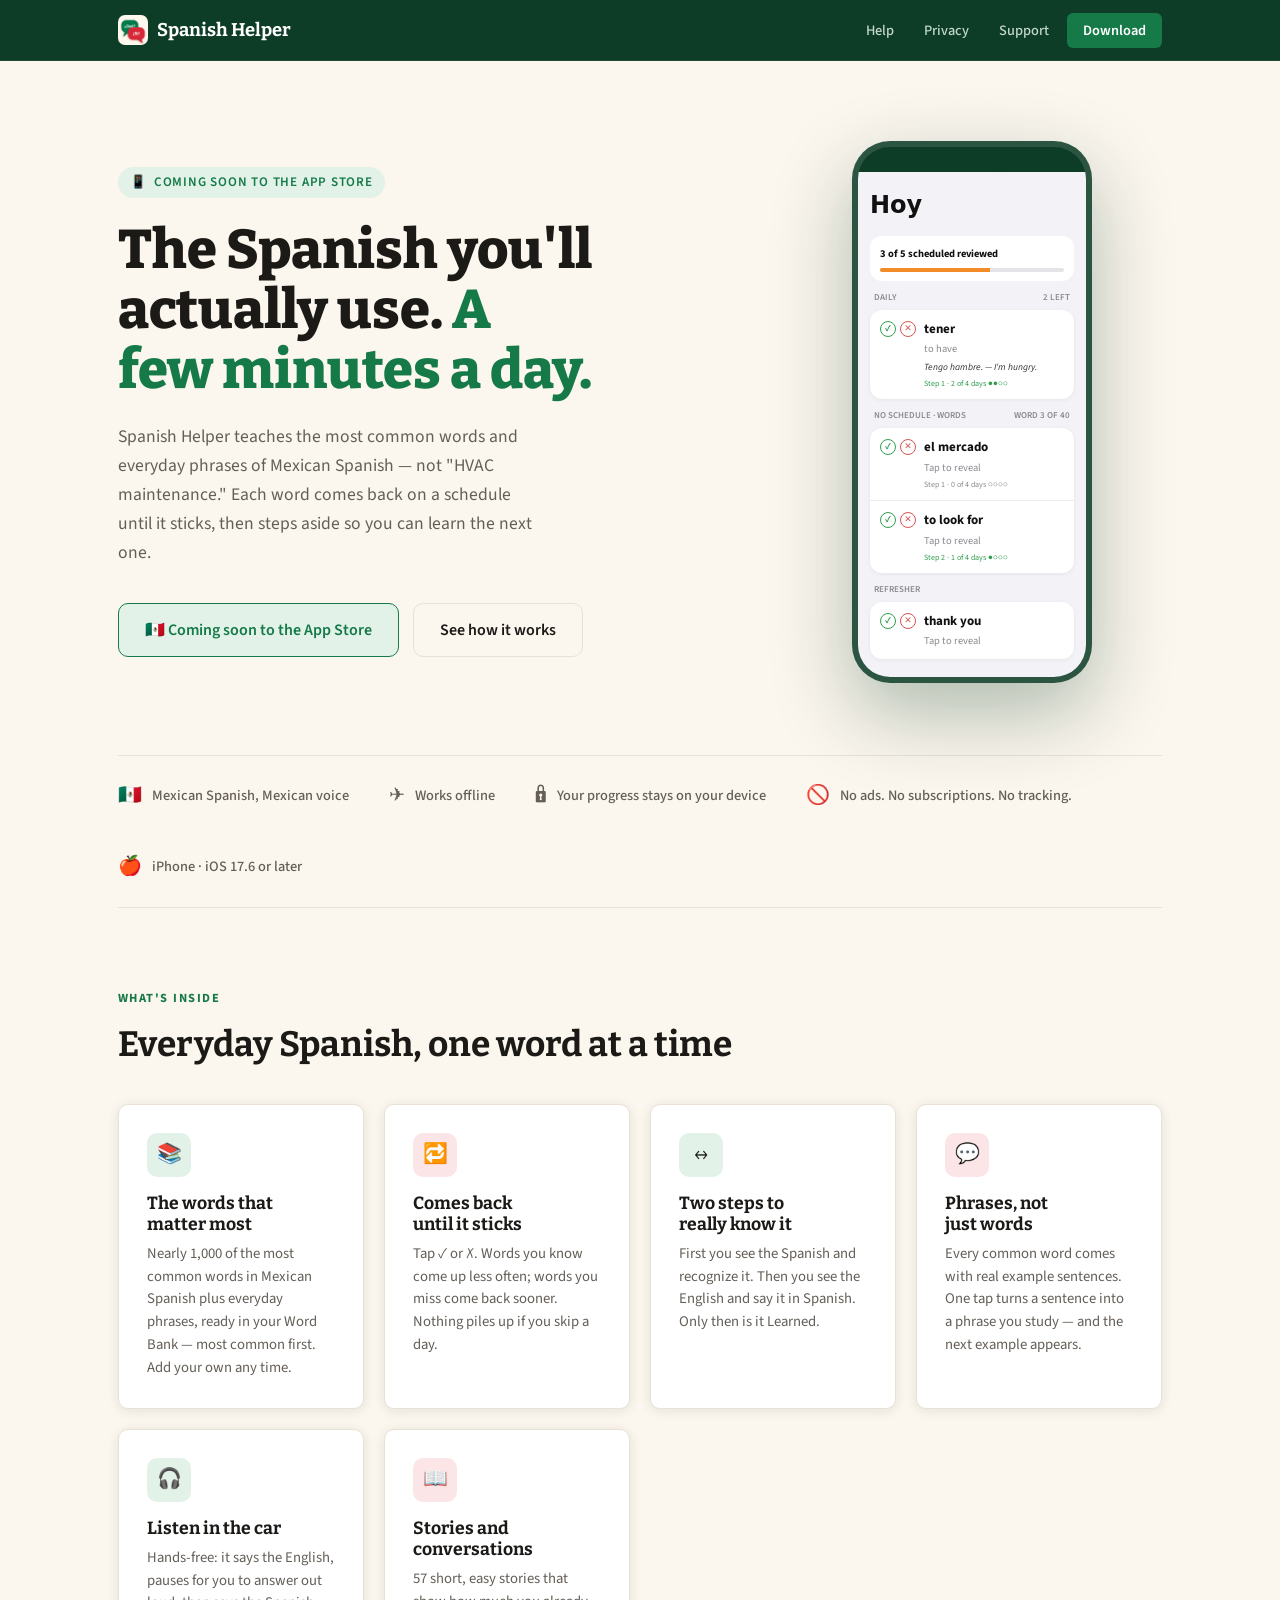
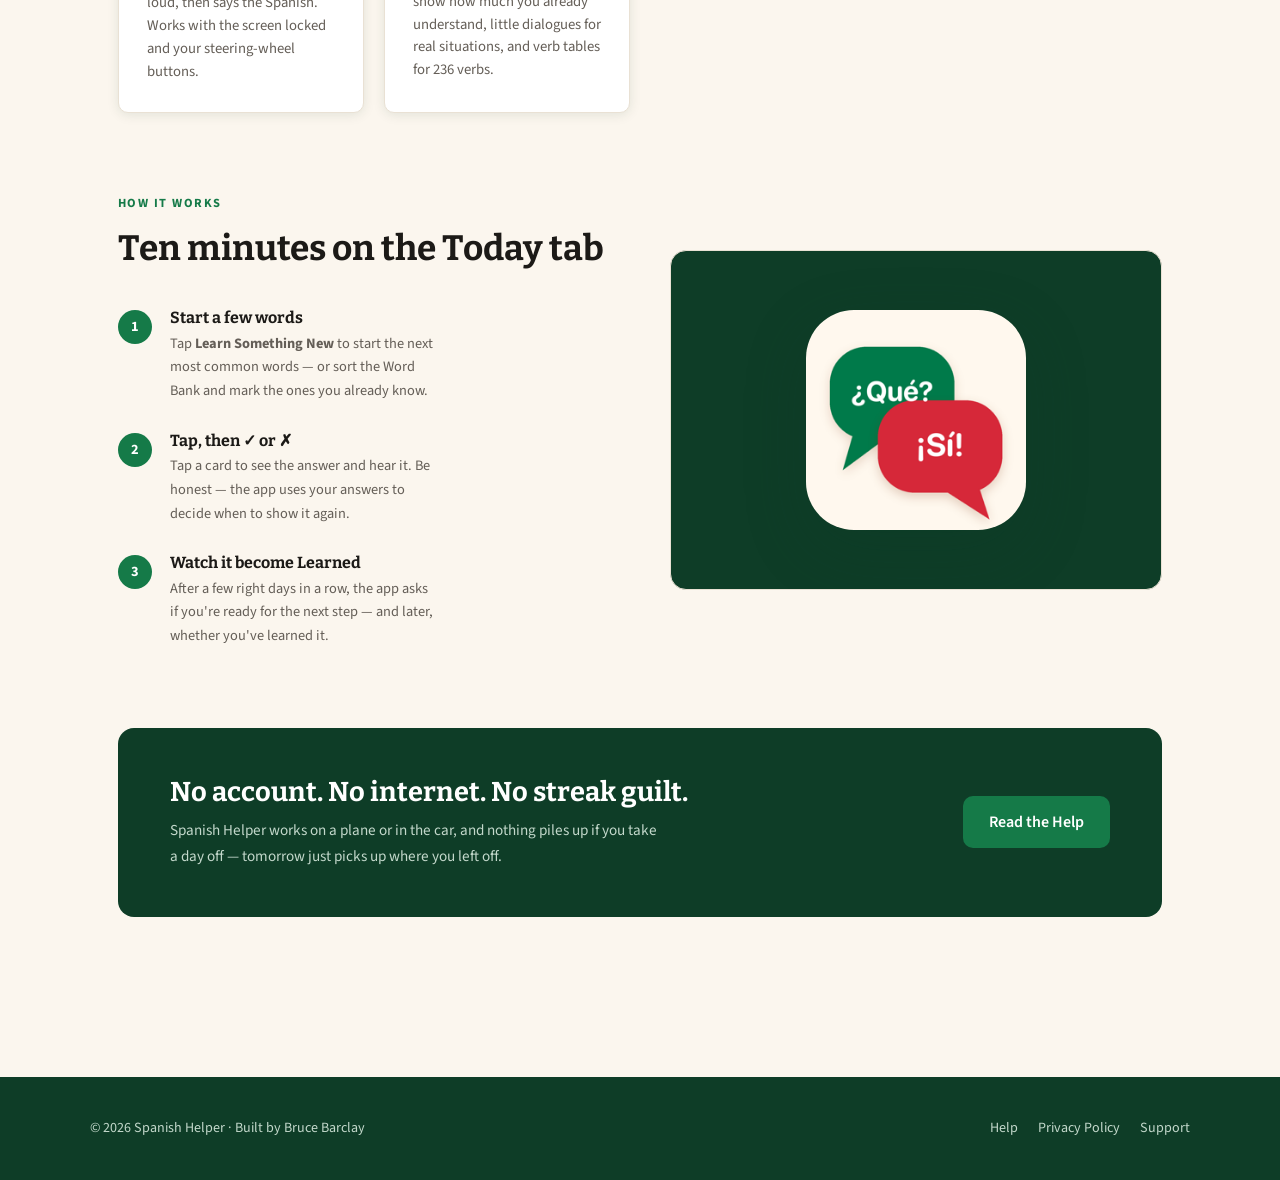
==== index.html @ 17eabb2a "Spanish Helper website: home, help, privacy, support Co-Authored-By: Claude Opus 5.5 <noreply@anthro" ====
<!DOCTYPE html>
<html lang="en">
<head>
<meta charset="UTF-8">
<meta name="viewport" content="width=device-width, initial-scale=1.0">
<title>Spanish Helper</title>
<meta name="description" content="Learn the most common words and everyday phrases of Mexican Spanish — a few minutes a day, on a schedule that brings each word back just before you forget it.">
<link rel="icon" type="image/png" href="images/favicon.png">
<link rel="apple-touch-icon" href="images/apple-touch-icon.png">
<link rel="stylesheet" href="style.css">
<style>
/* ── Hero ── */
.hero {
  display: grid;
  grid-template-columns: 1fr 380px;
  gap: 60px;
  align-items: center;
  padding: 80px 0 72px;
}

.hero-tag {
  display: inline-flex;
  align-items: center;
  gap: 7px;
  background: var(--ember-pale);
  color: var(--ember);
  font-size: .82rem;
  font-weight: 600;
  letter-spacing: .06em;
  text-transform: uppercase;
  padding: 5px 12px;
  border-radius: 20px;
  margin-bottom: 22px;
}

.hero h1 {
  font-size: clamp(2.2rem, 4.5vw, 3.4rem);
  font-weight: 800;
  line-height: 1.1;
  margin-bottom: 22px;
  color: var(--ink);
}

.hero h1 em {
  font-style: normal;
  color: var(--ember);
}

.hero-sub {
  font-size: 1.1rem;
  color: var(--ink-muted);
  max-width: 46ch;
  margin-bottom: 36px;
}

.hero-actions {
  display: flex;
  gap: 14px;
  flex-wrap: wrap;
  align-items: center;
}

.btn-soon {
  background: var(--ember-pale);
  color: var(--ember);
  border: 1.5px solid var(--ember);
  cursor: default;
}
.btn-soon:hover { transform: none; box-shadow: none; }

.hero-phone {
  position: relative;
  display: flex;
  justify-content: center;
}

.phone-frame {
  width: 240px;
  background: var(--nav-bg);
  border-radius: 38px;
  border: 6px solid rgba(255,255,255,.12);
  box-shadow: 0 30px 80px rgba(14,61,39,.32), 0 0 0 1px rgba(255,255,255,.04);
  position: relative;
  overflow: hidden;
  display: flex;
  flex-direction: column;
}

.phone-notch {
  width: 80px;
  height: 26px;
  background: var(--nav-bg);
  border-radius: 0 0 16px 16px;
  align-self: center;
  margin-top: -1px;
  flex-shrink: 0;
  position: relative;
  z-index: 2;
}

/* The mock screen is always light, like the app in light mode. */
.phone-screen {
  flex: 1;
  background: #F2F2F7;
  padding: 14px 12px 18px;
  overflow: hidden;
}

.mock-title {
  font-family: system-ui, sans-serif;
  font-size: 24px;
  font-weight: 800;
  color: #111;
  margin-bottom: 10px;
}

.mock-list {
  background: white;
  border-radius: 12px;
  box-shadow: 0 1px 4px rgba(0,0,0,.06);
  overflow: hidden;
}

.mock-row {
  display: flex;
  gap: 8px;
  padding: 9px 10px;
  border-bottom: 1px solid #ECECEF;
  align-items: flex-start;
}
.mock-row:last-child { border-bottom: none; }
.mock-btns { display: flex; gap: 4px; flex-shrink: 0; padding-top: 2px; }
.mock-btn {
  width: 16px; height: 16px;
  border-radius: 50%;
  border: 1.5px solid;
  font-size: 9px;
  line-height: 13px;
  text-align: center;
  font-weight: 700;
}
.mock-ok { color: #2E9E4F; border-color: #2E9E4F; }
.mock-no { color: #D9534F; border-color: #D9534F; }
.mock-body { flex: 1; min-width: 0; }
.mock-es { font-size: 13px; font-weight: 700; color: #111; }
.mock-en { font-size: 10.5px; color: #8A8A90; }
.mock-ex { font-size: 9.5px; color: #333; font-style: italic; margin-top: 2px; }
.mock-dots { font-size: 8px; color: #2E9E4F; margin-top: 2px; }
.mock-dots.zero { color: #8A8A90; }
.mock-section {
  font-size: 9px;
  font-weight: 600;
  color: #8A8A90;
  text-transform: uppercase;
  margin: 10px 4px 4px;
  display: flex;
  justify-content: space-between;
}
.mock-progress {
  background: white;
  border-radius: 12px;
  padding: 9px 10px;
  font-size: 10.5px;
  font-weight: 700;
  color: #111;
}
.mock-bar { height: 4px; border-radius: 2px; background: #E3E3E8; margin-top: 6px; overflow: hidden; }
.mock-bar span { display: block; height: 100%; width: 60%; background: #F28C28; }

/* ── Trust bar ── */
.trust-bar {
  border-top: 1px solid var(--border);
  border-bottom: 1px solid var(--border);
  padding: 24px 0;
  display: flex;
  gap: 40px;
  flex-wrap: wrap;
  align-items: center;
}
.trust-item {
  display: flex;
  align-items: center;
  gap: 10px;
  font-size: .9rem;
  color: var(--ink-muted);
  font-weight: 500;
}
.trust-icon { font-size: 1.2rem; }

/* ── Features ── */
.features { padding: 80px 0 0; }
.features-grid {
  display: grid;
  grid-template-columns: repeat(auto-fit, minmax(240px, 1fr));
  gap: 20px;
}
.feature-card {
  background: var(--surface);
  border: 1px solid var(--border);
  border-radius: var(--radius);
  padding: 28px;
  box-shadow: var(--shadow);
}
.feature-icon {
  width: 44px; height: 44px;
  border-radius: 10px;
  display: grid;
  place-items: center;
  font-size: 1.25rem;
  margin-bottom: 16px;
}
.icon-ember { background: var(--ember-pale); }
.icon-flame { background: var(--flame-light); }

.feature-card h3 {
  font-size: 1.1rem;
  margin-bottom: 8px;
}
.feature-card p {
  font-size: .92rem;
  color: var(--ink-muted);
  line-height: 1.55;
}

/* ── How it works ── */
.how {
  padding: 80px 0 0;
  display: grid;
  grid-template-columns: 1fr 1fr;
  gap: 60px;
  align-items: center;
}
.how-steps { display: flex; flex-direction: column; gap: 28px; }
.step {
  display: flex;
  gap: 18px;
  align-items: flex-start;
}
.step-num {
  width: 34px; height: 34px;
  border-radius: 50%;
  background: var(--ember);
  color: white;
  font-weight: 700;
  font-size: .9rem;
  display: grid;
  place-items: center;
  flex-shrink: 0;
  margin-top: 2px;
}
.step-body h4 { font-size: 1rem; margin-bottom: 4px; }
.step-body p  { font-size: .9rem; color: var(--ink-muted); max-width: 38ch; }

.how-visual {
  background: var(--char-deep);
  border-radius: 16px;
  height: 340px;
  display: grid;
  place-items: center;
  border: 1px solid var(--border);
  overflow: hidden;
}
.how-visual img {
  width: 220px;
  height: 220px;
  border-radius: 48px;
  box-shadow: 0 20px 60px rgba(14,61,39,.30);
}

/* ── iCloud band ── */
.icloud-band {
  margin-top: 80px;
  background: var(--char-deep);
  border-radius: 16px;
  padding: 48px 52px;
  display: flex;
  gap: 40px;
  align-items: center;
  justify-content: space-between;
  flex-wrap: wrap;
}
.icloud-band h2 {
  color: white;
  font-size: 1.7rem;
  margin-bottom: 10px;
}
.icloud-band p {
  color: #C3D8CB;
  font-size: .95rem;
}
.icloud-band .btn-primary { white-space: nowrap; }

/* ── Responsive ── */
@media (max-width: 760px) {
  .hero { grid-template-columns: 1fr; padding-top: 56px; }
  .hero-phone { display: none; }
  .how { grid-template-columns: 1fr; }
  .how-visual { display: none; }
  .icloud-band { padding: 32px 24px; }
}
</style>
</head>
<body>

<nav class="site-nav" aria-label="Site navigation">
  <div class="nav-inner">
    <a href="index.html" class="nav-logo">
      <img src="images/icon.png" alt="" class="nav-logo-icon">
      Spanish Helper
    </a>
    <ul class="nav-links">
      <li><a href="help.html">Help</a></li>
      <li><a href="privacy.html">Privacy</a></li>
      <li><a href="support.html">Support</a></li>
      <li><a href="#download" class="nav-cta">Download</a></li>
    </ul>
  </div>
</nav>

<main>
<div class="page-content">

  <!-- Hero -->
  <section class="hero">
    <div class="hero-copy">
      <div class="hero-tag">
        <span>📱</span> Coming soon to the App Store
      </div>
      <h1>The Spanish you'll actually use. <em>A few minutes a day.</em></h1>
      <p class="hero-sub">Spanish Helper teaches the most common words and everyday phrases of Mexican Spanish — not "HVAC maintenance." Each word comes back on a schedule until it sticks, then steps aside so you can learn the next one.</p>
      <div class="hero-actions" id="download">
        <!-- TODO at release: swap for the real App Store link, like PrayIt's
             <a href="https://apps.apple.com/us/app/spanish-helper/id…" class="btn btn-primary" target="_blank" rel="noopener">⬇ Download on the App Store</a> -->
        <span class="btn btn-soon" aria-label="Spanish Helper is coming soon to the App Store">🇲🇽 Coming soon to the App Store</span>
        <a href="help.html" class="btn btn-ghost">See how it works</a>
      </div>
    </div>

    <div class="hero-phone" aria-hidden="true">
      <div class="phone-frame">
        <div class="phone-notch"></div>
        <div class="phone-screen">
          <div class="mock-title">Hoy</div>
          <div class="mock-progress">3 of 5 scheduled reviewed<div class="mock-bar"><span></span></div></div>
          <div class="mock-section"><span>Daily</span><span>2 left</span></div>
          <div class="mock-list">
            <div class="mock-row">
              <div class="mock-btns"><span class="mock-btn mock-ok">✓</span><span class="mock-btn mock-no">✕</span></div>
              <div class="mock-body">
                <div class="mock-es">tener</div>
                <div class="mock-en">to have</div>
                <div class="mock-ex">Tengo hambre. — I'm hungry.</div>
                <div class="mock-dots">Step 1 · 2 of 4 days ●●○○</div>
              </div>
            </div>
          </div>
          <div class="mock-section"><span>No Schedule · Words</span><span>Word 3 of 40</span></div>
          <div class="mock-list">
            <div class="mock-row">
              <div class="mock-btns"><span class="mock-btn mock-ok">✓</span><span class="mock-btn mock-no">✕</span></div>
              <div class="mock-body">
                <div class="mock-es">el mercado</div>
                <div class="mock-en">Tap to reveal</div>
                <div class="mock-dots zero">Step 1 · 0 of 4 days ○○○○</div>
              </div>
            </div>
            <div class="mock-row">
              <div class="mock-btns"><span class="mock-btn mock-ok">✓</span><span class="mock-btn mock-no">✕</span></div>
              <div class="mock-body">
                <div class="mock-es">to look for</div>
                <div class="mock-en">Tap to reveal</div>
                <div class="mock-dots">Step 2 · 1 of 4 days ●○○○</div>
              </div>
            </div>
          </div>
          <div class="mock-section"><span>Refresher</span></div>
          <div class="mock-list">
            <div class="mock-row">
              <div class="mock-btns"><span class="mock-btn mock-ok">✓</span><span class="mock-btn mock-no">✕</span></div>
              <div class="mock-body">
                <div class="mock-es">thank you</div>
                <div class="mock-en">Tap to reveal</div>
              </div>
            </div>
          </div>
        </div>
      </div>
    </div>
  </section>

  <!-- Trust bar -->
  <div class="trust-bar">
    <div class="trust-item"><span class="trust-icon">🇲🇽</span> Mexican Spanish, Mexican voice</div>
    <div class="trust-item"><span class="trust-icon">✈️</span> Works offline</div>
    <div class="trust-item"><span class="trust-icon">🔒</span> Your progress stays on your device</div>
    <div class="trust-item"><span class="trust-icon">🚫</span> No ads. No subscriptions. No tracking.</div>
    <div class="trust-item"><span class="trust-icon">🍎</span> iPhone · iOS 17.6 or later</div>
  </div>

  <!-- Features -->
  <section class="features">
    <p class="eyebrow">What's inside</p>
    <h2 class="section-title">Everyday Spanish, one word at a time</h2>
    <div class="features-grid">
      <div class="feature-card">
        <div class="feature-icon icon-ember">📚</div>
        <h3>The words that matter most</h3>
        <p>Nearly 1,000 of the most common words in Mexican Spanish plus everyday phrases, ready in your Word Bank — most common first. Add your own any time.</p>
      </div>
      <div class="feature-card">
        <div class="feature-icon icon-flame">🔁</div>
        <h3>Comes back until it sticks</h3>
        <p>Tap ✓ or ✗. Words you know come up less often; words you miss come back sooner. Nothing piles up if you skip a day.</p>
      </div>
      <div class="feature-card">
        <div class="feature-icon icon-ember">↔️</div>
        <h3>Two steps to really know it</h3>
        <p>First you see the Spanish and recognize it. Then you see the English and say it in Spanish. Only then is it Learned.</p>
      </div>
      <div class="feature-card">
        <div class="feature-icon icon-flame">💬</div>
        <h3>Phrases, not just words</h3>
        <p>Every common word comes with real example sentences. One tap turns a sentence into a phrase you study — and the next example appears.</p>
      </div>
      <div class="feature-card">
        <div class="feature-icon icon-ember">🎧</div>
        <h3>Listen in the car</h3>
        <p>Hands-free: it says the English, pauses for you to answer out loud, then says the Spanish. Works with the screen locked and your steering-wheel buttons.</p>
      </div>
      <div class="feature-card">
        <div class="feature-icon icon-flame">📖</div>
        <h3>Stories and conversations</h3>
        <p>57 short, easy stories that show how much you already understand, little dialogues for real situations, and verb tables for 236 verbs.</p>
      </div>
    </div>
  </section>

  <!-- How it works -->
  <section class="how">
    <div>
      <p class="eyebrow">How it works</p>
      <h2 class="section-title">Ten minutes on the Today tab</h2>
      <div class="how-steps">
        <div class="step">
          <div class="step-num">1</div>
          <div class="step-body">
            <h4>Start a few words</h4>
            <p>Tap <strong>Learn Something New</strong> to start the next most common words — or sort the Word Bank and mark the ones you already know.</p>
          </div>
        </div>
        <div class="step">
          <div class="step-num">2</div>
          <div class="step-body">
            <h4>Tap, then ✓ or ✗</h4>
            <p>Tap a card to see the answer and hear it. Be honest — the app uses your answers to decide when to show it again.</p>
          </div>
        </div>
        <div class="step">
          <div class="step-num">3</div>
          <div class="step-body">
            <h4>Watch it become Learned</h4>
            <p>After a few right days in a row, the app asks if you're ready for the next step — and later, whether you've learned it.</p>
          </div>
        </div>
      </div>
    </div>
    <div class="how-visual" aria-hidden="true"><img src="images/icon.png" alt=""></div>
  </section>

  <!-- Band -->
  <div class="icloud-band">
    <div>
      <h2>No account. No internet. No streak guilt.</h2>
      <p>Spanish Helper works on a plane or in the car, and nothing piles up if you take a day off — tomorrow just picks up where you left off.</p>
    </div>
    <a href="help.html" class="btn btn-primary">Read the Help</a>
  </div>

</div>
</main>

<footer class="site-footer">
  <div class="footer-inner">
    <span>© 2026 Spanish Helper · Built by Bruce Barclay</span>
    <ul class="footer-links">
      <li><a href="help.html">Help</a></li>
      <li><a href="privacy.html">Privacy Policy</a></li>
      <li><a href="support.html">Support</a></li>
    </ul>
  </div>
</footer>

</body>
</html>
---- style.css ----
/* Spanish Helper — shared stylesheet
   Same layout system as the ScoreIt / GrillIt / BookIt / PrayIt / RememberIt sites; colors from
   the Spanish Helper icon (green "¿Qué?" bubble, red "¡Sí!" bubble, warm cream). Token names
   (--ember, --flame) are kept from the GrillIt stylesheet so page styles copy across. */

@import url('https://fonts.googleapis.com/css2?family=Bitter:ital,wght@0,500;0,700;0,800;1,500&family=Source+Sans+3:wght@400;500;600;700&display=swap');

/* ── Tokens ── */
:root {
  --ink:         #1C1A17;
  --ink-muted:   #645E57;
  --char-deep:   #0E3D27;   /* deep green */
  --ember:       #157A48;   /* accent green (the ¿Qué? bubble) */
  --ember-pale:  #E2F2E8;
  --flame:       #D22B3B;   /* red (the ¡Sí! bubble) */
  --flame-light: #FBE5E6;
  --ground:      #FBF6EE;   /* warm cream, like the icon */
  --surface:     #FFFFFF;
  --border:      #E9E1D4;
  --nav-bg:      #0E3D27;
  --nav-text:    #C3D8CB;
  --radius:      10px;
  --shadow:      0 2px 12px rgba(14,61,39,.10);
}

@media (prefers-color-scheme: dark) {
  :root:not([data-theme="light"]) {
    --ink:         #F1EEE9;
    --ink-muted:   #B0A89D;
    --char-deep:   #0A2C1C;
    --ember:       #5CC28A;
    --ember-pale:  #17301F;
    --flame:       #F0636F;
    --flame-light: #3A1A1D;
    --ground:      #121510;
    --surface:     #1B201A;
    --border:      #2E352B;
    --nav-bg:      #08190F;
    --nav-text:    #9CB2A4;
    --shadow:      0 2px 16px rgba(0,0,0,.45);
  }
}

:root[data-theme="dark"] {
  --ink:         #F1EEE9;
  --ink-muted:   #B0A89D;
  --char-deep:   #0A2C1C;
  --ember:       #5CC28A;
  --ember-pale:  #17301F;
  --flame:       #F0636F;
  --flame-light: #3A1A1D;
  --ground:      #121510;
  --surface:     #1B201A;
  --border:      #2E352B;
  --nav-bg:      #08190F;
  --nav-text:    #9CB2A4;
  --shadow:      0 2px 16px rgba(0,0,0,.45);
}

/* ── Reset & Base ── */
*, *::before, *::after { box-sizing: border-box; margin: 0; padding: 0; }

html { scroll-behavior: smooth; }

body {
  font-family: 'Source Sans 3', system-ui, sans-serif;
  font-size: 17px;
  line-height: 1.65;
  color: var(--ink);
  background: var(--ground);
  -webkit-font-smoothing: antialiased;
}

h1, h2, h3, h4 {
  font-family: 'Bitter', Georgia, serif;
  font-weight: 700;
  line-height: 1.2;
  text-wrap: balance;
  color: var(--ink);
}

a { color: var(--ember); text-decoration: none; }
a:hover { text-decoration: underline; }
a:focus-visible { outline: 2px solid var(--flame); outline-offset: 3px; border-radius: 2px; }

p { max-width: 62ch; }
p + p { margin-top: .9em; }

/* ── Nav ── */
.site-nav {
  position: sticky;
  top: 0;
  z-index: 100;
  background: var(--nav-bg);
  border-bottom: 1px solid rgba(255,255,255,.06);
}

.nav-inner {
  max-width: 1100px;
  margin: 0 auto;
  padding: 0 28px;
  height: 60px;
  display: flex;
  align-items: center;
  justify-content: space-between;
  gap: 24px;
}

.nav-logo {
  font-family: 'Bitter', serif;
  font-size: 1.15rem;
  font-weight: 700;
  color: #FFFFFF;
  display: flex;
  align-items: center;
  gap: 9px;
  text-decoration: none;
}
.nav-logo:hover { text-decoration: none; }

.nav-logo-icon {
  width: 30px; height: 30px;
  border-radius: 7px;
  display: block;
}

.nav-links {
  display: flex;
  align-items: center;
  gap: 6px;
  list-style: none;
}

.nav-links a {
  color: var(--nav-text);
  font-size: .9rem;
  font-weight: 500;
  padding: 6px 12px;
  border-radius: 6px;
  transition: color .15s, background .15s;
  text-decoration: none;
}
.nav-links a:hover,
.nav-links a[aria-current="page"] {
  color: #FFFFFF;
  background: rgba(255,255,255,.08);
}

.nav-cta {
  background: var(--ember) !important;
  color: #fff !important;
  font-weight: 600 !important;
  padding: 7px 16px !important;
}
.nav-cta:hover { background: #10603A !important; }

/* ── Page wrapper ── */
.page-content {
  max-width: 1100px;
  margin: 0 auto;
  padding: 0 28px 80px;
}

/* ── Buttons ── */
.btn {
  display: inline-flex;
  align-items: center;
  gap: 8px;
  padding: 13px 26px;
  border-radius: 10px;
  font-family: 'Source Sans 3', sans-serif;
  font-size: 1rem;
  font-weight: 600;
  cursor: pointer;
  border: none;
  text-decoration: none;
  transition: transform .12s, box-shadow .12s;
}
.btn:hover { transform: translateY(-1px); box-shadow: 0 4px 14px rgba(0,0,0,.18); text-decoration: none; }
.btn:active { transform: none; }

.btn-primary {
  background: var(--ember);
  color: #fff;
}
.btn-ghost {
  background: transparent;
  color: var(--ink);
  border: 1.5px solid var(--border);
}
.btn-ghost:hover { background: var(--ember-pale); }

/* ── Footer ── */
.site-footer {
  background: var(--nav-bg);
  color: var(--nav-text);
  padding: 40px 28px;
  margin-top: 80px;
  font-size: .88rem;
}

.footer-inner {
  max-width: 1100px;
  margin: 0 auto;
  display: flex;
  justify-content: space-between;
  align-items: center;
  flex-wrap: wrap;
  gap: 16px;
}

.footer-links {
  display: flex;
  gap: 20px;
  list-style: none;
}
.footer-links a {
  color: var(--nav-text);
  font-size: .88rem;
}
.footer-links a:hover { color: #fff; }

/* ── Utilities ── */
.eyebrow {
  font-family: 'Source Sans 3', sans-serif;
  font-size: .78rem;
  font-weight: 700;
  letter-spacing: .12em;
  text-transform: uppercase;
  color: var(--ember);
}

.section-title {
  font-size: clamp(1.6rem, 3vw, 2.2rem);
  margin-top: .4em;
  margin-bottom: 1.1em;
}

.card {
  background: var(--surface);
  border: 1px solid var(--border);
  border-radius: var(--radius);
  padding: 28px;
  box-shadow: var(--shadow);
}

/* ── Responsive nav ── */
@media (max-width: 640px) {
  .nav-links li:not(:last-child) { display: none; }
  .nav-inner { padding: 0 16px; }
  .page-content { padding: 0 16px 60px; }
}
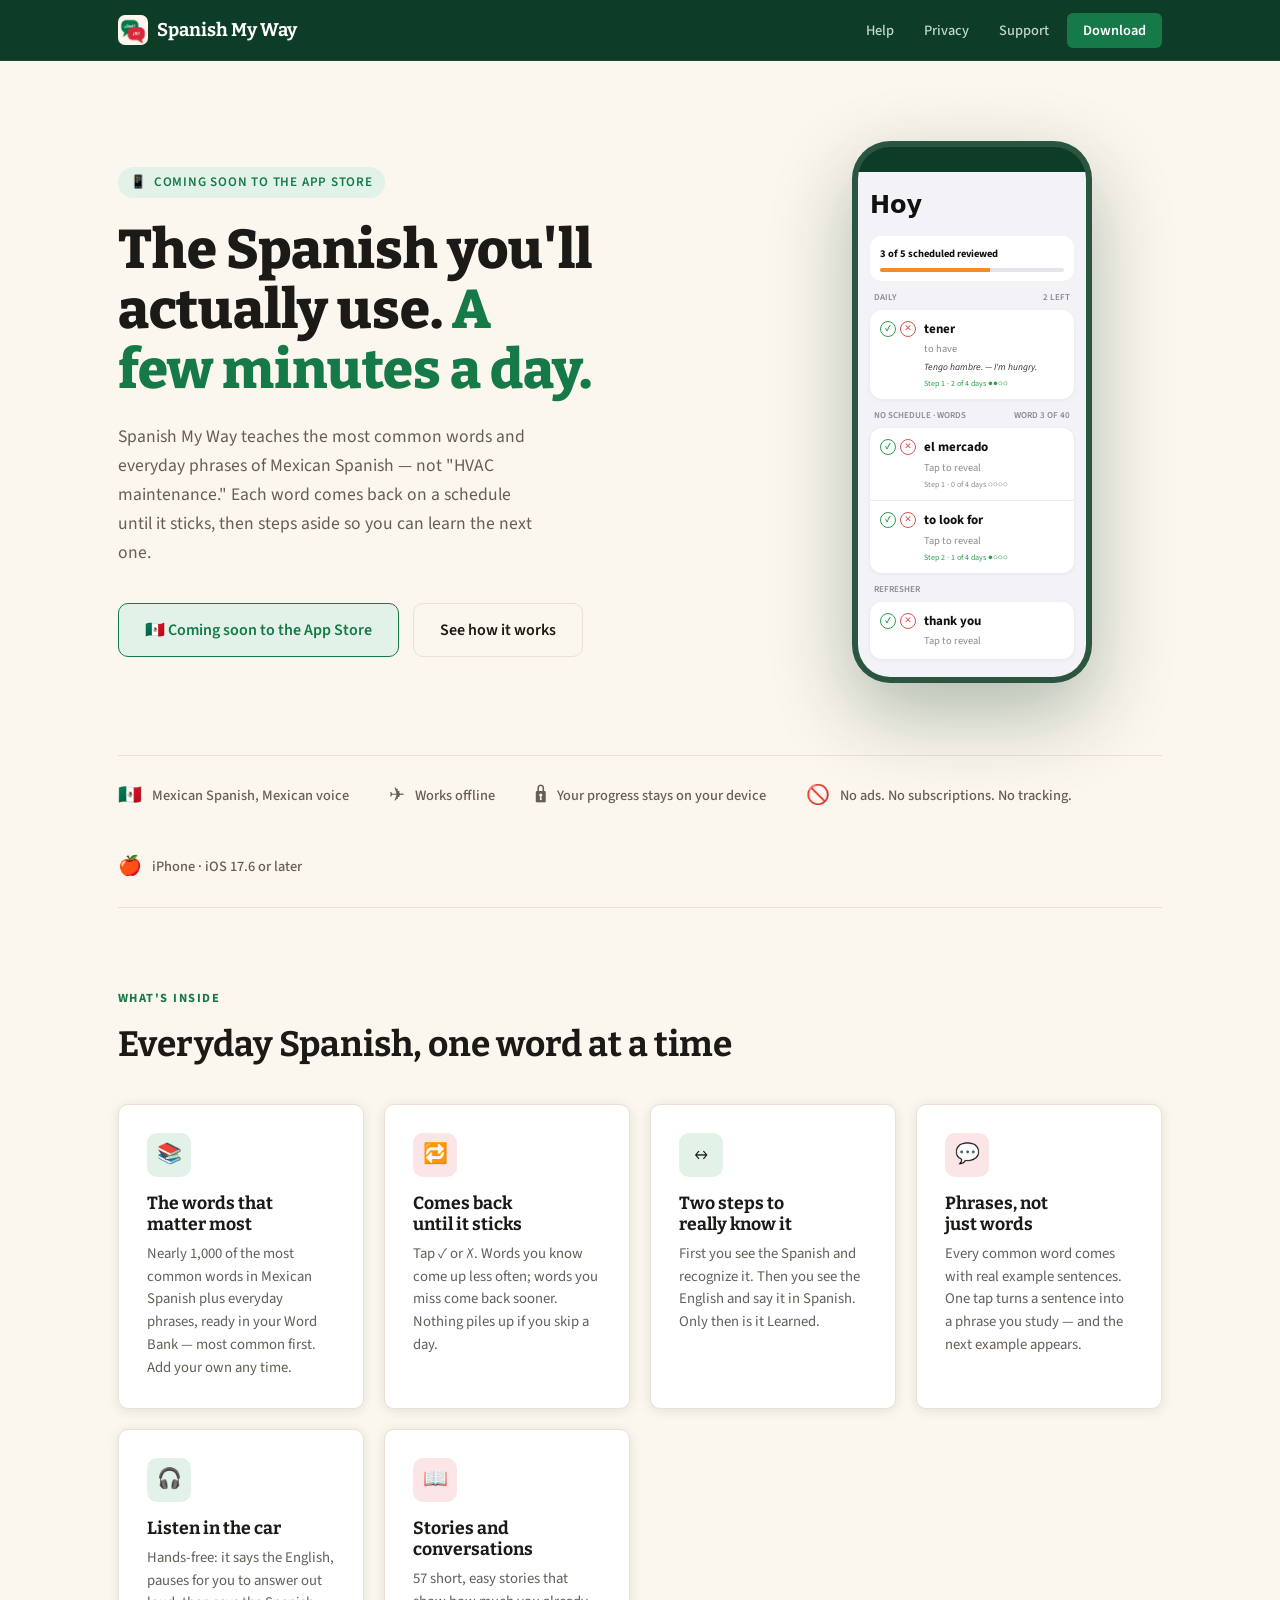
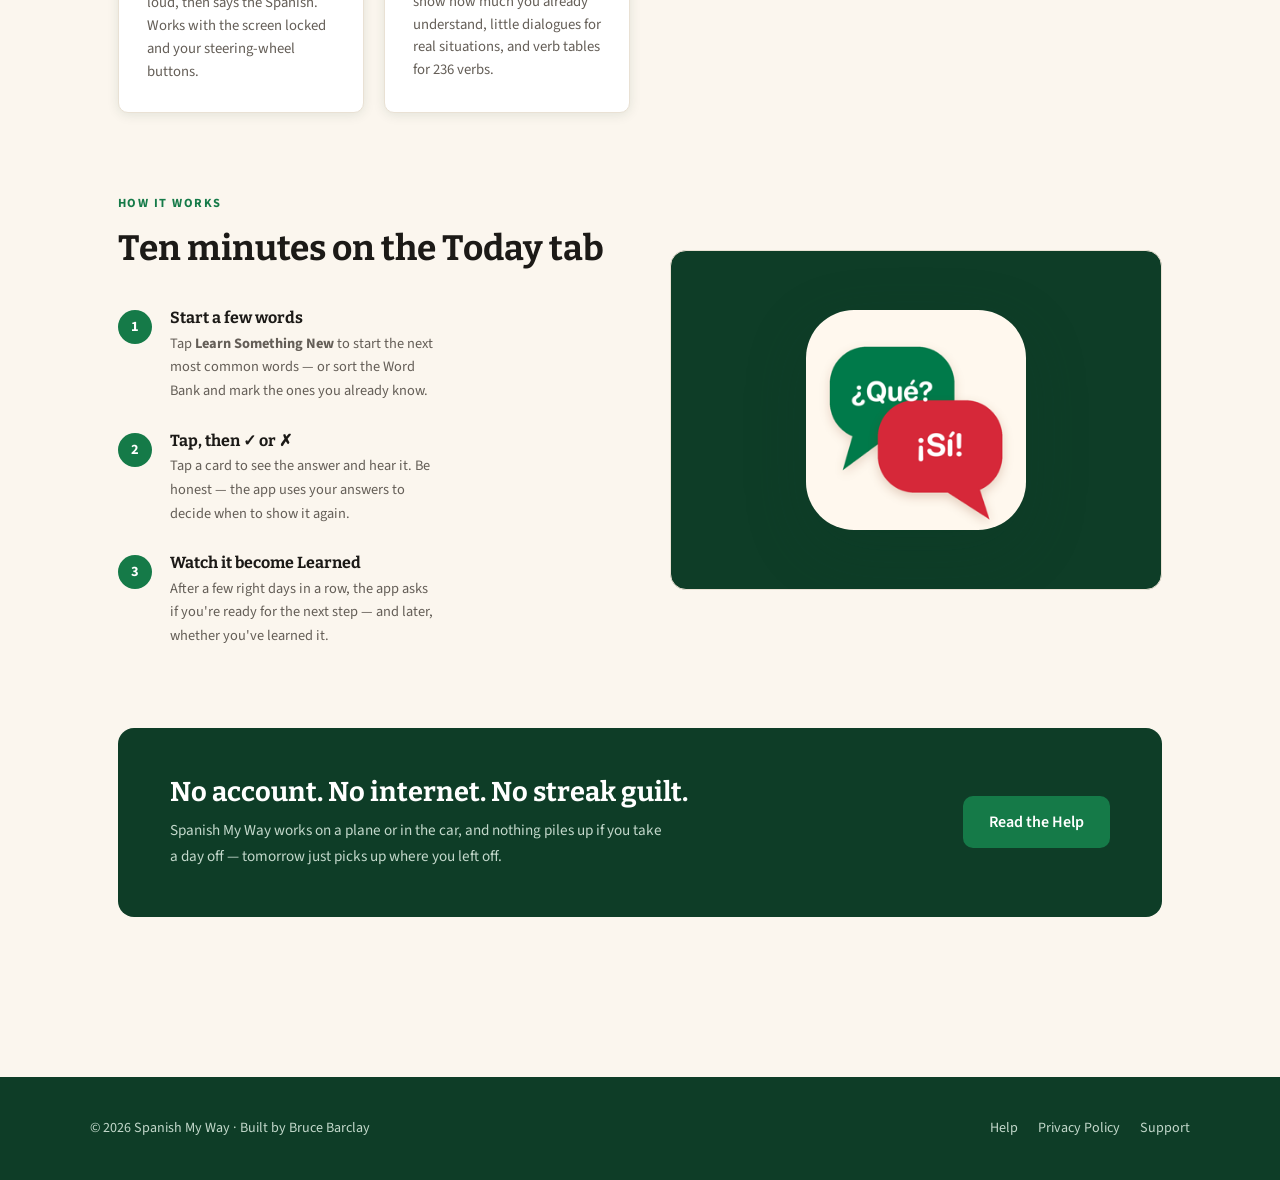
==== commit c42a912b: "Rename to Spanish My Way Co-Authored-By: Claude Opus 5.5 <noreply@anthropic.com>" ====
--- a/index.html
+++ b/index.html
@@ -3,7 +3,7 @@
 <head>
 <meta charset="UTF-8">
 <meta name="viewport" content="width=device-width, initial-scale=1.0">
-<title>Spanish Helper</title>
+<title>Spanish My Way</title>
 <meta name="description" content="Learn the most common words and everyday phrases of Mexican Spanish — a few minutes a day, on a schedule that brings each word back just before you forget it.">
 <link rel="icon" type="image/png" href="images/favicon.png">
 <link rel="apple-touch-icon" href="images/apple-touch-icon.png">
@@ -306,7 +306,7 @@
   <div class="nav-inner">
     <a href="index.html" class="nav-logo">
       <img src="images/icon.png" alt="" class="nav-logo-icon">
-      Spanish Helper
+      Spanish My Way
     </a>
     <ul class="nav-links">
       <li><a href="help.html">Help</a></li>
@@ -327,11 +327,11 @@
         <span>📱</span> Coming soon to the App Store
       </div>
       <h1>The Spanish you'll actually use. <em>A few minutes a day.</em></h1>
-      <p class="hero-sub">Spanish Helper teaches the most common words and everyday phrases of Mexican Spanish — not "HVAC maintenance." Each word comes back on a schedule until it sticks, then steps aside so you can learn the next one.</p>
+      <p class="hero-sub">Spanish My Way teaches the most common words and everyday phrases of Mexican Spanish — not "HVAC maintenance." Each word comes back on a schedule until it sticks, then steps aside so you can learn the next one.</p>
       <div class="hero-actions" id="download">
         <!-- TODO at release: swap for the real App Store link, like PrayIt's
              <a href="https://apps.apple.com/us/app/spanish-helper/id…" class="btn btn-primary" target="_blank" rel="noopener">⬇ Download on the App Store</a> -->
-        <span class="btn btn-soon" aria-label="Spanish Helper is coming soon to the App Store">🇲🇽 Coming soon to the App Store</span>
+        <span class="btn btn-soon" aria-label="Spanish My Way is coming soon to the App Store">🇲🇽 Coming soon to the App Store</span>
         <a href="help.html" class="btn btn-ghost">See how it works</a>
       </div>
     </div>
@@ -471,7 +471,7 @@
   <div class="icloud-band">
     <div>
       <h2>No account. No internet. No streak guilt.</h2>
-      <p>Spanish Helper works on a plane or in the car, and nothing piles up if you take a day off — tomorrow just picks up where you left off.</p>
+      <p>Spanish My Way works on a plane or in the car, and nothing piles up if you take a day off — tomorrow just picks up where you left off.</p>
     </div>
     <a href="help.html" class="btn btn-primary">Read the Help</a>
   </div>
@@ -481,7 +481,7 @@
 
 <footer class="site-footer">
   <div class="footer-inner">
-    <span>© 2026 Spanish Helper · Built by Bruce Barclay</span>
+    <span>© 2026 Spanish My Way · Built by Bruce Barclay</span>
     <ul class="footer-links">
       <li><a href="help.html">Help</a></li>
       <li><a href="privacy.html">Privacy Policy</a></li>
--- a/style.css
+++ b/style.css
@@ -1,6 +1,6 @@
-/* Spanish Helper — shared stylesheet
+/* Spanish My Way — shared stylesheet
    Same layout system as the ScoreIt / GrillIt / BookIt / PrayIt / RememberIt sites; colors from
-   the Spanish Helper icon (green "¿Qué?" bubble, red "¡Sí!" bubble, warm cream). Token names
+   the Spanish My Way icon (green "¿Qué?" bubble, red "¡Sí!" bubble, warm cream). Token names
    (--ember, --flame) are kept from the GrillIt stylesheet so page styles copy across. */
 
 @import url('https://fonts.googleapis.com/css2?family=Bitter:ital,wght@0,500;0,700;0,800;1,500&family=Source+Sans+3:wght@400;500;600;700&display=swap');
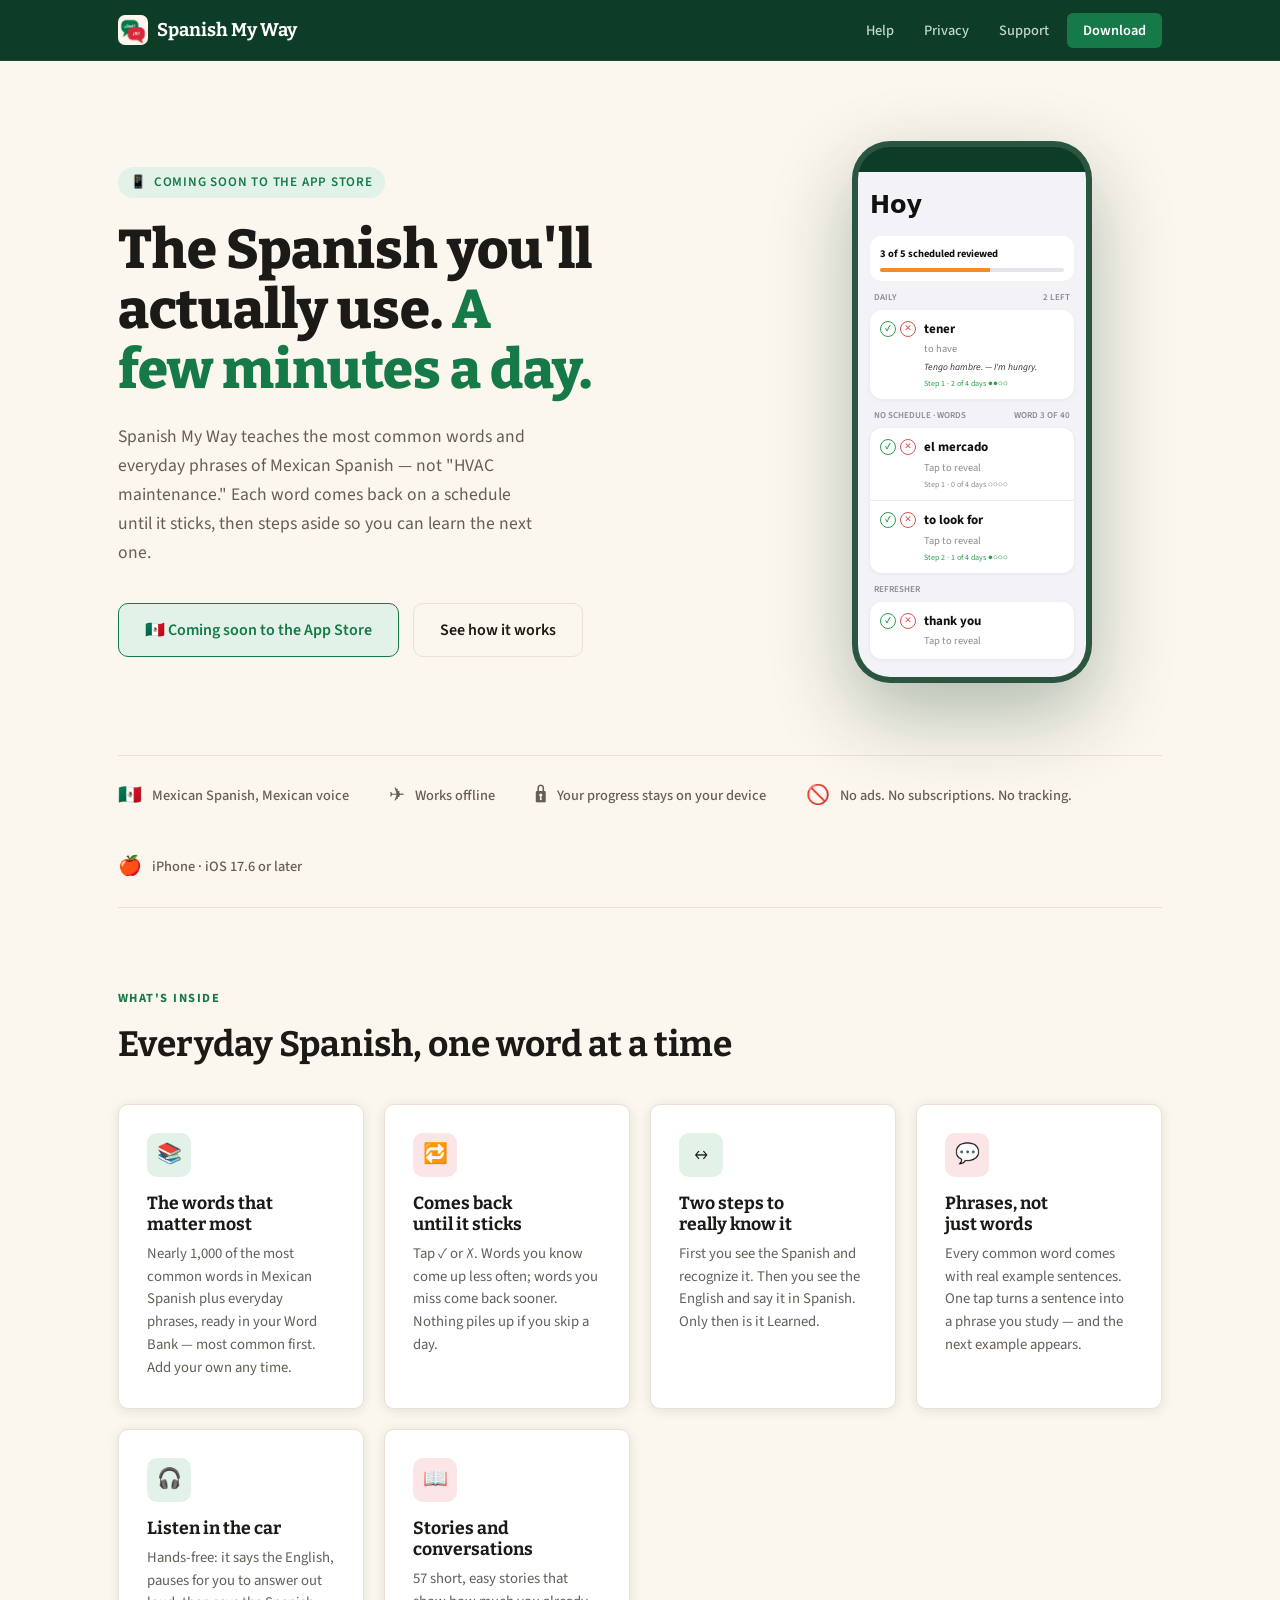
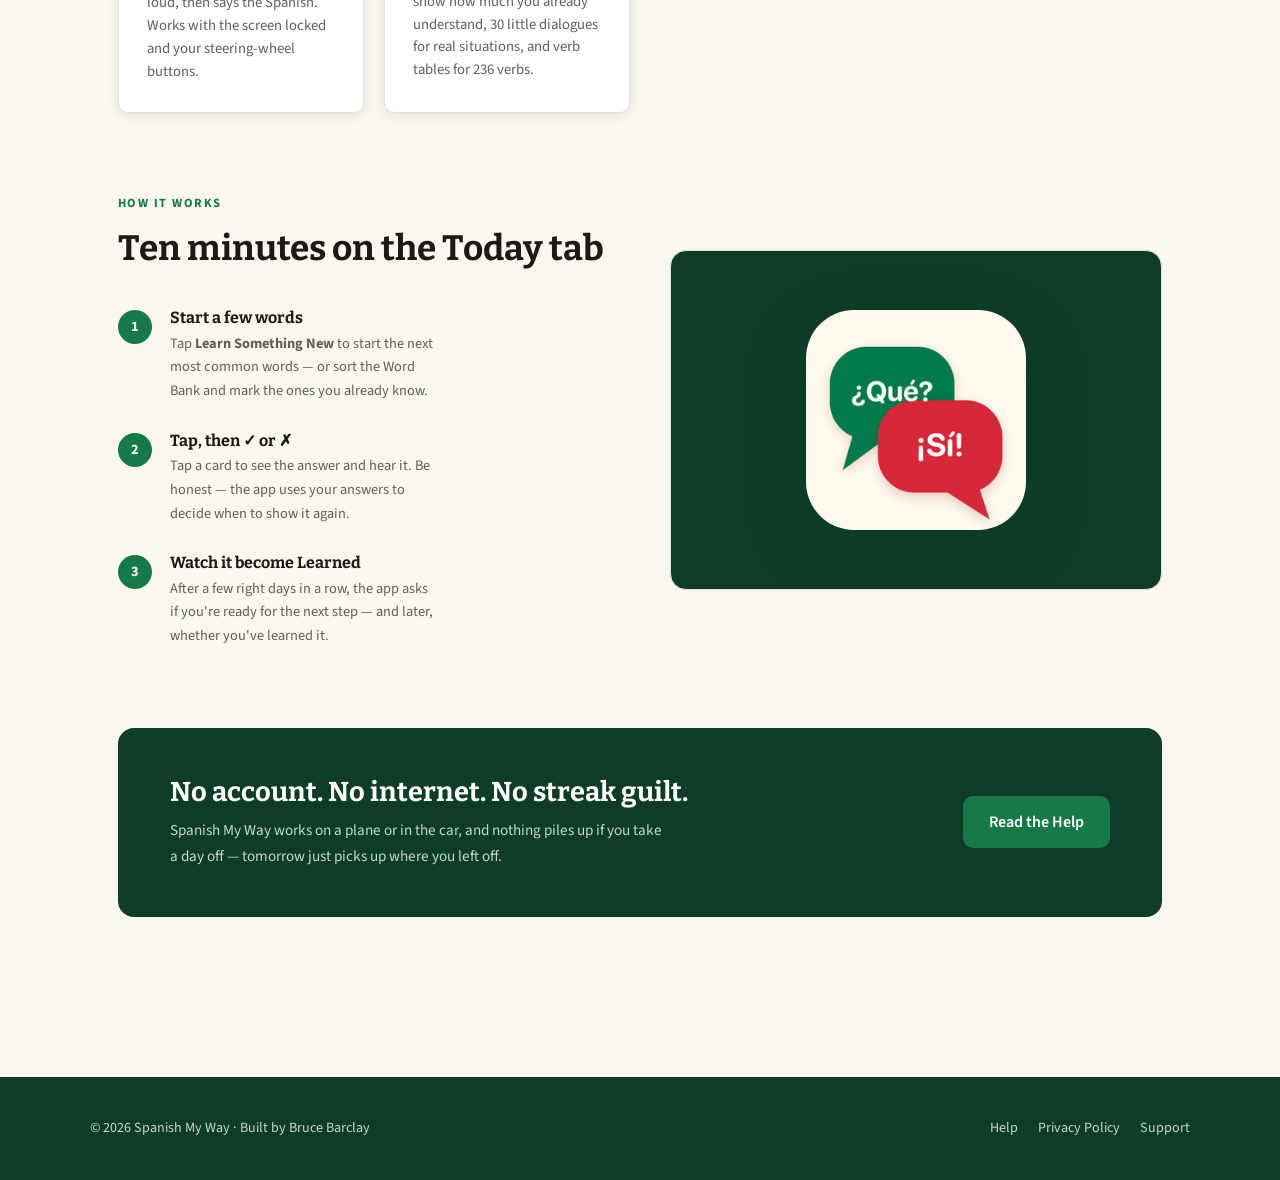
==== commit e25946d8: "Help: 30 dialogues in four groups; Ask Today removed Co-Authored-By: Claude Opus 5.5 <noreply@anthro" ====
--- a/index.html
+++ b/index.html
@@ -430,7 +430,7 @@
       <div class="feature-card">
         <div class="feature-icon icon-flame">📖</div>
         <h3>Stories and conversations</h3>
-        <p>57 short, easy stories that show how much you already understand, little dialogues for real situations, and verb tables for 236 verbs.</p>
+        <p>57 short, easy stories that show how much you already understand, 30 little dialogues for real situations, and verb tables for 236 verbs.</p>
       </div>
     </div>
   </section>
